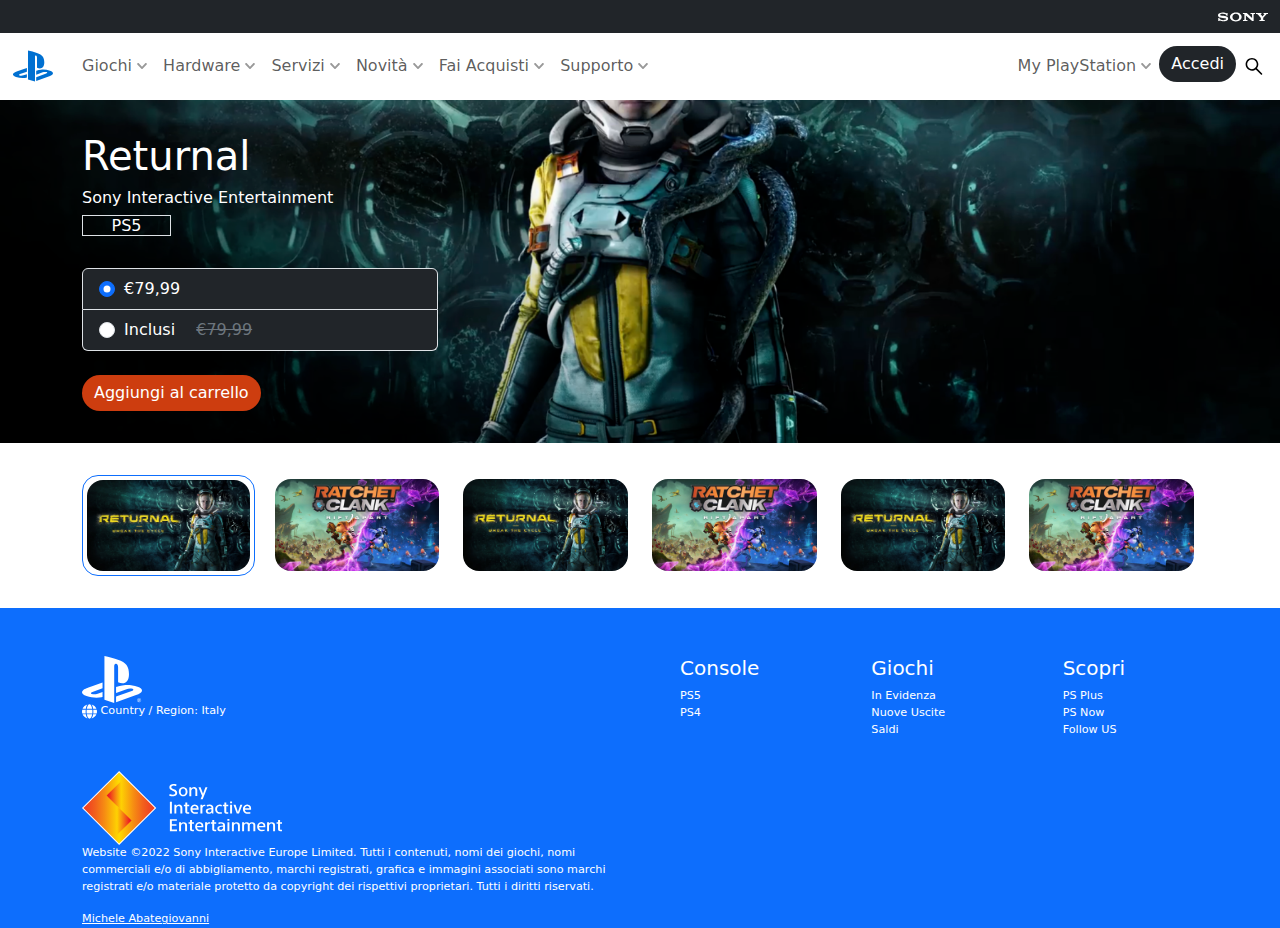
==== game/returnal.html @ 3928a5cf "fixed list group and col" ====
<!DOCTYPE html>
<html lang="it">

<head>
    <meta charset="UTF-8">
    <meta http-equiv="X-UA-Compatible" content="IE=edge">
    <meta name="viewport" content="width=device-width, initial-scale=1.0">
    <title>Document</title>

    <link rel="stylesheet" href="https://cdn.jsdelivr.net/npm/bootstrap@5.2.2/dist/css/bootstrap.min.css">

    <link rel="stylesheet" href="../css/style.css">
    <link rel="stylesheet" href="../css/style-media.css">

</head>

<body>

    <header>

        <nav class="position-relative">
            <div class="container-fluid bg-dark text-end py-1">
                <a class="navbar-brand" href="../index.html">
                    <img src="../img/sony_logo.svg" alt="sony logo nero" width="50" height="24">
                </a>
            </div>

            <div class="container-fluid navbar navbar-expand-lg px-2 position-fixed bg-white" style="z-index:20">

                <div>
                    <a class="navbar-brand" href="../index.html">
                        <img src="../img/play_logo.svg" alt="logo Playstation blu">
                    </a>
                </div>

                <div class="collapse navbar-collapse">
                    <ul class="navbar-nav">

                        <li class="nav-item">

                            <a class="nav-link" href="#">
                                <span>Giochi</span>
                                <img src="../img/chevron-down-solid.svg" alt="chevronw down grrey" width="10">
                                <div class="dropdown-content">
                                    <h5>Panoramica</h5>
                                    <a href="#new-relases">Nuove uscite</a>
                                    <a href="#">Cosa dicono i clienti</a>
                                    <a href="#">Integrazione di app</a>
                                </div>
                            </a>
                        </li>

                        <li class="nav-item">
                            <a class="nav-link" href="#">
                                <div>
                                    <span>Hardware</span>
                                    <img src="../img/chevron-down-solid.svg" alt="chevronw down grrey" width="10">
                                </div>
                            </a>
                        </li>

                        <li class="nav-item">
                            <a class="nav-link" href="#">
                                <div>
                                    <span>Servizi</span>
                                    <img src="../img/chevron-down-solid.svg" alt="chevronw down grrey" width="10">
                                </div>
                            </a>
                        </li>

                        <li class="nav-item">
                            <a class="nav-link" href="#">
                                <div>
                                    <span>Novità</span>
                                    <img src="../img/chevron-down-solid.svg" alt="chevronw down grrey" width="10">
                                </div>

                            </a>
                        </li>

                        <li class="nav-item">
                            <a class="nav-link" href="#">
                                <div>
                                    <span>Fai Acquisti</span>
                                    <img src="../img/chevron-down-solid.svg" alt="chevronw down grrey" width="10">
                                </div>

                            </a>
                        </li>

                        <li class="nav-item">
                            <a class="nav-link" href="#">
                                <div>
                                    <span>Supporto</span>
                                    <img src="../img/chevron-down-solid.svg" alt="chevronw down grrey" width="10">
                                </div>
                            </a>
                        </li>

                    </ul>
                </div>

                <div class="collapse navbar-collapse justify-content-end">
                    <ul class="navbar-nav">

                        <li class="nav-item">
                            <a class="nav-link" href="#">
                                <div>
                                    <span>My PlayStation</span>
                                    <img src="../img/chevron-down-solid.svg" alt="chevronw down grrey" width="10">
                                </div>
                            </a>
                        </li>

                        <li class="nav-item">
                            <button class="btn border-0 rounded-5 bg-dark text-white" href="#">Accedi</button>
                        </li>

                        <li class="nav-item">
                            <a class="nav-link" href="#">
                                <img src="../img/lens.svg" alt="chevronw down grrey" width="20">
                            </a>
                        </li>

                    </ul>
                </div>

                <div class="d-lg-none">
                    <button class="navbar-toggler">
                        <span class="navbar-toggler-icon"></span>
                    </button>
                </div>

            </div>
        </nav>

    </header>

    <main>

        <!-- Section Jumbotron -->
        <section id=hot-title class="bg-jumbotron">
            <div class="container text-white">
                <div class="row">
                    <div class="col-6 col-lg-4">

                        <h1>Returnal</h1>

                        <h6>Sony Interactive Entertainment</h6>

                        <h6 class="border w-25 text-center ">PS5</h6>

                        <ul class="list-group py-4">

                            <li class="list-group-item bg-dark">

                                <input class="form-check-input me-1" type="radio" name="listGroupRadio" value=""
                                    id="firstRadio" checked>
                                <label class="form-check-label" for="firstRadio">
                                    <span class="text-white">€79,99</span>
                                </label>

                            </li>

                            <li class="list-group-item bg-dark">

                                <input class="form-check-input me-1" type="radio" name="listGroupRadio" value=""
                                    id="secondRadio">

                                <label class="form-check-label" for="secondRadio">
                                    <span class="me-3 text-white">Inclusi</span>
                                    <span class="text-decoration-line-through text-secondary"> €79,99</span>
                                </label>

                            </li>

                        </ul>

                        <button class="btn border-0 rounded-5 bg-orange text-white" href="#">Aggiungi al
                            carrello</button>
                    </div>
                </div>
            </div>

        </section>

        <!-- Section Card -->
        <section>
            <div class="container">
                <div class="row row-cols-2 row-cols-sm-3 row-cols-lg-6 g-3">

                    <div class="col">
                        <div class="card border-1 border-primary p-1 rounded-4">
                            <a href="game/crash-bandicoot.html">
                                <img src="../img/returnal-listing-thumb-01-ps5.jpg" class="img-fluid rounded-4"
                                    alt="copertina returnal">
                            </a>
                        </div>
                    </div>

                    <div class="col">
                        <div class="card border-0 p-1">
                            <a href="#">
                                <img src="../img/ratchet-and-clank-rift-apart-keyart.jpg" class="img-fluid rounded-4"
                                    alt="copertina ratchet and clank rift apart">
                            </a>
                        </div>
                    </div>

                    <div class="col">
                        <div class="card border-0 p-1">
                            <a href="#">
                                <img src="../img/returnal-listing-thumb-01-ps5.jpg" class="img-fluid rounded-4"
                                    alt="copertina returnal">
                            </a>
                        </div>
                    </div>

                    <div class="col">
                        <div class="card border-0 p-1">
                            <a href="#">
                                <img src="../img/ratchet-and-clank-rift-apart-keyart.jpg" class="img-fluid rounded-4"
                                    alt="copertina ratchet and clank rift apart">
                            </a>
                        </div>
                    </div>

                    <div class="col">
                        <div class="card border-0 p-1">
                            <a href="#">
                                <img src="../img/returnal-listing-thumb-01-ps5.jpg" class="img-fluid rounded-4"
                                    alt="copertina returnal">
                            </a>
                        </div>
                    </div>

                    <div class="col">
                        <div class="card border-0 p-1">
                            <a href="#">
                                <img src="../img/ratchet-and-clank-rift-apart-keyart.jpg" class="img-fluid rounded-4"
                                    alt="copertina ratchet and clank rift apart">
                            </a>
                        </div>
                    </div>

                </div>
            </div>
        </section>

    </main>

    <footer class="bg-primary">

        <div class="container pt-5">

            <div class="row row-cols-1 row-cols-lg-2 g-3">

                <div class="col">

                    <a href="#">
                        <img src="../img/ps-footer.svg" alt="logo playstation bianco">
                    </a>

                    <div>
                        <a href="#">
                            <img src="../img/language-globe.svg" class="img-fluid" width="15" alt="icona globo lingua">
                        </a>
                        <span class="text-white">Country / Region: Italy</span>
                    </div>

                </div>

                <div class="col">

                    <div class="row row-cols-1 row-cols-md-3">

                        <div class="col">


                            <ul>

                                <li>
                                    <h5 class="text-white">Console</h5>
                                </li>

                                <li><a href="#ps5">PS5</a></li>

                                <li><a href="#ps4">PS4</a></li>

                            </ul>

                        </div>

                        <div class="col">

                            <ul>

                                <li>
                                    <h5 class="text-white">Giochi</h5>
                                </li>

                                <li><a href="#hot-title">In Evidenza</a></li>

                                <li><a href="#new-relases">Nuove Uscite</a></li>

                                <li><a href="#sales">Saldi</a></li>

                            </ul>

                        </div>

                        <div class="col">

                            <ul>

                                <li>
                                    <h5 class="text-white">Scopri</h5>
                                </li>

                                <li><a href="#ps-plus">PS Plus</a></li>

                                <li><a href="#ps-now">PS Now</a></li>

                                <li><a href="#follow-us">Follow US</a></li>

                            </ul>

                        </div>

                    </div>

                </div>

                <div class="col">

                    <a href="#">
                        <img src="../img/sie-logo.svg" class="img-fluid" width="200"
                            alt="logo Sony Interactive Entertainment">
                    </a>

                    <div class="text-white">
                        <p>Website ©2022 Sony Interactive Europe Limited. Tutti i contenuti, nomi dei giochi, nomi
                            commerciali e/o di abbigliamento, marchi registrati, grafica e immagini associati sono
                            marchi registrati e/o materiale protetto da copyright dei rispettivi proprietari. Tutti i
                            diritti riservati.
                        </p>
                        <a href="#" class="text-white">Michele Abategiovanni</a>
                    </div>

                </div>

            </div>

        </div>

    </footer>



</body>

</html>
---- css/style.css ----
:root{
    --bs-btn-hover-bg: #CD3D0F
}

main {
    margin-top: 67px;
}

section {
    padding: 2rem 0;
}

footer {
    font-size: .7rem
}

footer ul li a {
    color: white;
    text-decoration: none;
}

footer ul li {
    list-style: none;
}

.bg-jumbotron {
    background-image: url(../img/jumbo-bg.png);
    background-size: cover;
    background-position: center;
}

.bg-orange {
    background-color: #CD3D0F;
}

.bg-takes-two {
    background-image: url(../img/it-takes-two-hero-banner-desktop.jpg);
    background-repeat: no-repeat;
    background-size: cover;
    background-position: top;
}

.bg-ps-now {
    background-color: #161C3B;
}

.p-jumbotron {
    padding-top: 150px;
}

.text-l-blue {
    color: #0070D1;
}

.img-take-w {
    width: 300px;
}

.logo-banner {
    width: 50%;
    height: auto;
}

li.nav-item:focus .dropdown-content {
    display: flex;
    flex-direction: column;
}

.dropdown-content {
    display: none;
    position: absolute;
    background-color: white;
    min-width: 100vw;
    box-shadow: 0px 8px 16px 0px rgb(0 0 0 / 20%);
    z-index: 1;
    top: 66px;
    left: 0;
}

.dropdown-content>* {
    color: black;
    padding: 12px 16px;
    text-decoration: none;
    display: block;
    font-size: 13px;
}
---- css/style-media.css ----
@media screen and (min-width: 768px) {
    .align-text-ps5{
        align-items: last baseline;
    }

    .img-md-w{
        width: 60px;
    }

    .margin-md-banner{
        margin-top: -32px;
        margin-bottom: -32px;
    }


}

@media screen and (min-width: 992px) {
    .img-lg-w{
        width: 100px;
    }

    .img-take-lg-w{
        width: 120px;
    }
}
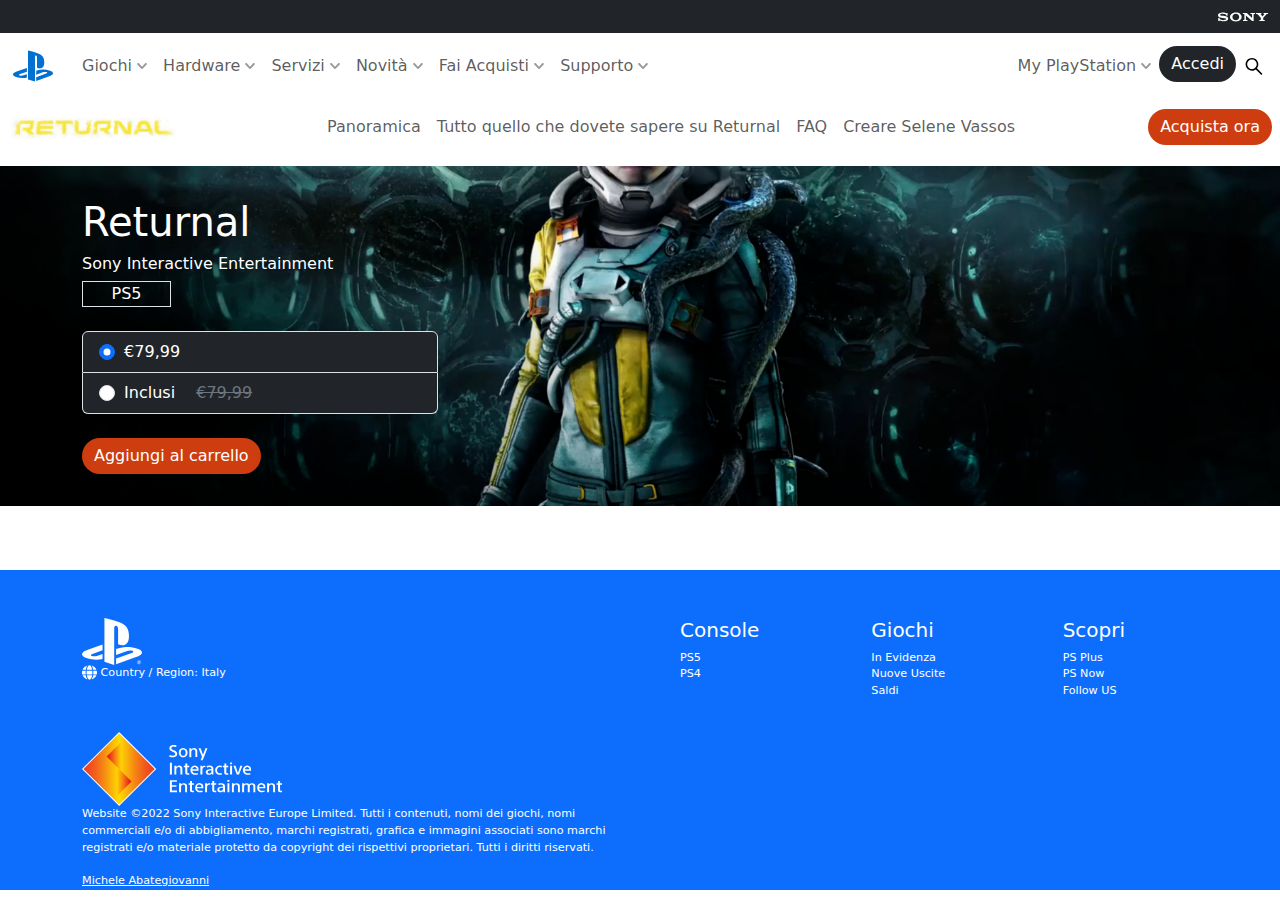
==== commit 702064a7: "navbar fixed and modified" ====
--- a/game/returnal.html
+++ b/game/returnal.html
@@ -19,13 +19,14 @@
     <header>
 
         <nav class="position-relative">
-            <div class="container-fluid bg-dark text-end py-1">
+            
+            <div class="container-fluid bg-dark text-end py-1  d-none d-md-block">
                 <a class="navbar-brand" href="../index.html">
                     <img src="../img/sony_logo.svg" alt="sony logo nero" width="50" height="24">
                 </a>
             </div>
 
-            <div class="container-fluid navbar navbar-expand-lg px-2 position-fixed bg-white" style="z-index:20">
+            <div class="container-fluid navbar navbar-expand-lg px-2 bg-white">
 
                 <div>
                     <a class="navbar-brand" href="../index.html">
@@ -132,6 +133,65 @@
                 </div>
 
             </div>
+
+            <div class="container-fluid navbar navbar-expand-lg px-2 position-fixed bg-white" style="z-index:20">
+
+                <div>
+                    <a class="navbar-brand" href="../index.html">
+                        <img src="../img/returnal-hero-banner-logo.png" class="img-fluid" width="170" alt="logo Playstation blu">
+                    </a>
+                </div>
+
+                <div class="collapse navbar-collapse justify-content-center">
+                    <ul class="navbar-nav">
+
+                        <li class="nav-item">
+
+                            <a class="nav-link" href="#">
+                                <span>Panoramica</span>
+                            </a>
+                        </li>
+
+                        <li class="nav-item">
+                            <a class="nav-link" href="#">
+                                <div>
+                                    <span>Tutto quello che dovete sapere su Returnal</span>
+                                </div>
+                            </a>
+                        </li>
+
+                        <li class="nav-item">
+                            <a class="nav-link" href="#">
+                                <div>
+                                    <span>FAQ</span>
+                                </div>
+                            </a>
+                        </li>
+
+                        <li class="nav-item">
+                            <a class="nav-link" href="#">
+                                <div>
+                                    <span>Creare Selene Vassos</span>
+                                </div>
+                            </a>
+                        </li>
+
+                    </ul>
+                </div>
+
+                <div class="justify-content-end">
+                    <ul class="navbar-nav">
+
+                        <li class="nav-item">
+                            <button class="btn border-0 rounded-5 bg-orange text-white" href="#">Acquista ora</button>
+                        </li>
+
+                    </ul>
+                    
+                </div>
+
+            </div>
+
         </nav>
 
     </header>
@@ -148,7 +208,7 @@
 
                         <h6>Sony Interactive Entertainment</h6>
 
-                        <h6 class="border w-25 text-center ">PS5</h6>
+                        <div class="border w-25 text-center ">PS5</div>
 
                         <ul class="list-group py-4">
 
@@ -187,63 +247,6 @@
         <!-- Section Card -->
         <section>
             <div class="container">
-                <div class="row row-cols-2 row-cols-sm-3 row-cols-lg-6 g-3">
-
-                    <div class="col">
-                        <div class="card border-1 border-primary p-1 rounded-4">
-                            <a href="game/crash-bandicoot.html">
-                                <img src="../img/returnal-listing-thumb-01-ps5.jpg" class="img-fluid rounded-4"
-                                    alt="copertina returnal">
-                            </a>
-                        </div>
-                    </div>
-
-                    <div class="col">
-                        <div class="card border-0 p-1">
-                            <a href="#">
-                                <img src="../img/ratchet-and-clank-rift-apart-keyart.jpg" class="img-fluid rounded-4"
-                                    alt="copertina ratchet and clank rift apart">
-                            </a>
-                        </div>
-                    </div>
-
-                    <div class="col">
-                        <div class="card border-0 p-1">
-                            <a href="#">
-                                <img src="../img/returnal-listing-thumb-01-ps5.jpg" class="img-fluid rounded-4"
-                                    alt="copertina returnal">
-                            </a>
-                        </div>
-                    </div>
-
-                    <div class="col">
-                        <div class="card border-0 p-1">
-                            <a href="#">
-                                <img src="../img/ratchet-and-clank-rift-apart-keyart.jpg" class="img-fluid rounded-4"
-                                    alt="copertina ratchet and clank rift apart">
-                            </a>
-                        </div>
-                    </div>
-
-                    <div class="col">
-                        <div class="card border-0 p-1">
-                            <a href="#">
-                                <img src="../img/returnal-listing-thumb-01-ps5.jpg" class="img-fluid rounded-4"
-                                    alt="copertina returnal">
-                            </a>
-                        </div>
-                    </div>
-
-                    <div class="col">
-                        <div class="card border-0 p-1">
-                            <a href="#">
-                                <img src="../img/ratchet-and-clank-rift-apart-keyart.jpg" class="img-fluid rounded-4"
-                                    alt="copertina ratchet and clank rift apart">
-                            </a>
-                        </div>
-                    </div>
-
-                </div>
             </div>
         </section>
 
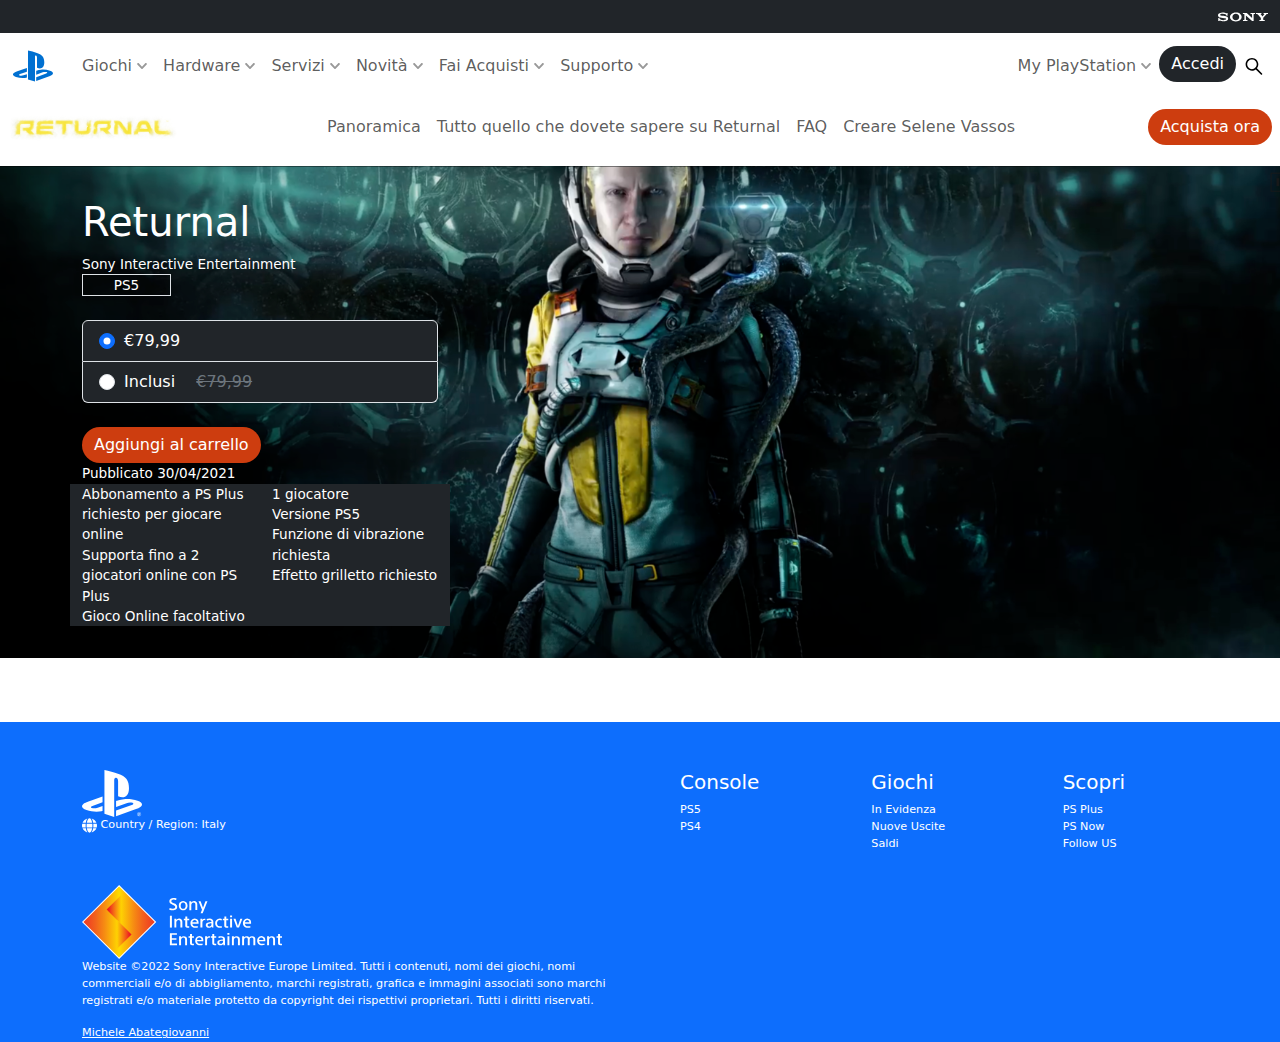
==== commit 02d21546: "added font-sizes" ====
--- a/game/returnal.html
+++ b/game/returnal.html
@@ -187,7 +187,7 @@
                         </li>
 
                     </ul>
-                    
+
                 </div>
 
             </div>
@@ -206,9 +206,9 @@
 
                         <h1>Returnal</h1>
 
-                        <h6>Sony Interactive Entertainment</h6>
-
-                        <div class="border w-25 text-center ">PS5</div>
+                        <div class="font-0_85">Sony Interactive Entertainment</div>
+
+                        <div class="border w-25 text-center font-0_85">PS5</div>
 
                         <ul class="list-group py-4">
 
@@ -238,6 +238,26 @@
 
                         <button class="btn border-0 rounded-5 bg-orange text-white" href="#">Aggiungi al
                             carrello</button>
+
+                        <div class="font-0_85">Pubblicato 30/04/2021</div>
+
+                        <div class="row row-cols-1 row-cols-sm-2 bg-dark">
+
+                            <div class="col font-0_85">
+                                <div>Abbonamento a PS Plus richiesto per giocare online</div>
+                                <div>Supporta fino a 2 giocatori online con PS Plus</div>
+                                <div>Gioco Online facoltativo</div>
+                            </div>
+
+                            <div class="col font-0_85">
+                                <div>1 giocatore</div>
+                                <div>Versione PS5</div>
+                                <div>Funzione di vibrazione richiesta</div>
+                                <div>Effetto grilletto richiesto</div>
+                            </div>
+
+                        </div>
+
                     </div>
                 </div>
             </div>
--- a/css/style.css
+++ b/css/style.css
@@ -83,4 +83,8 @@
     text-decoration: none;
     display: block;
     font-size: 13px;
+}
+
+.font-0_85{
+    font-size: 0.85em;
 }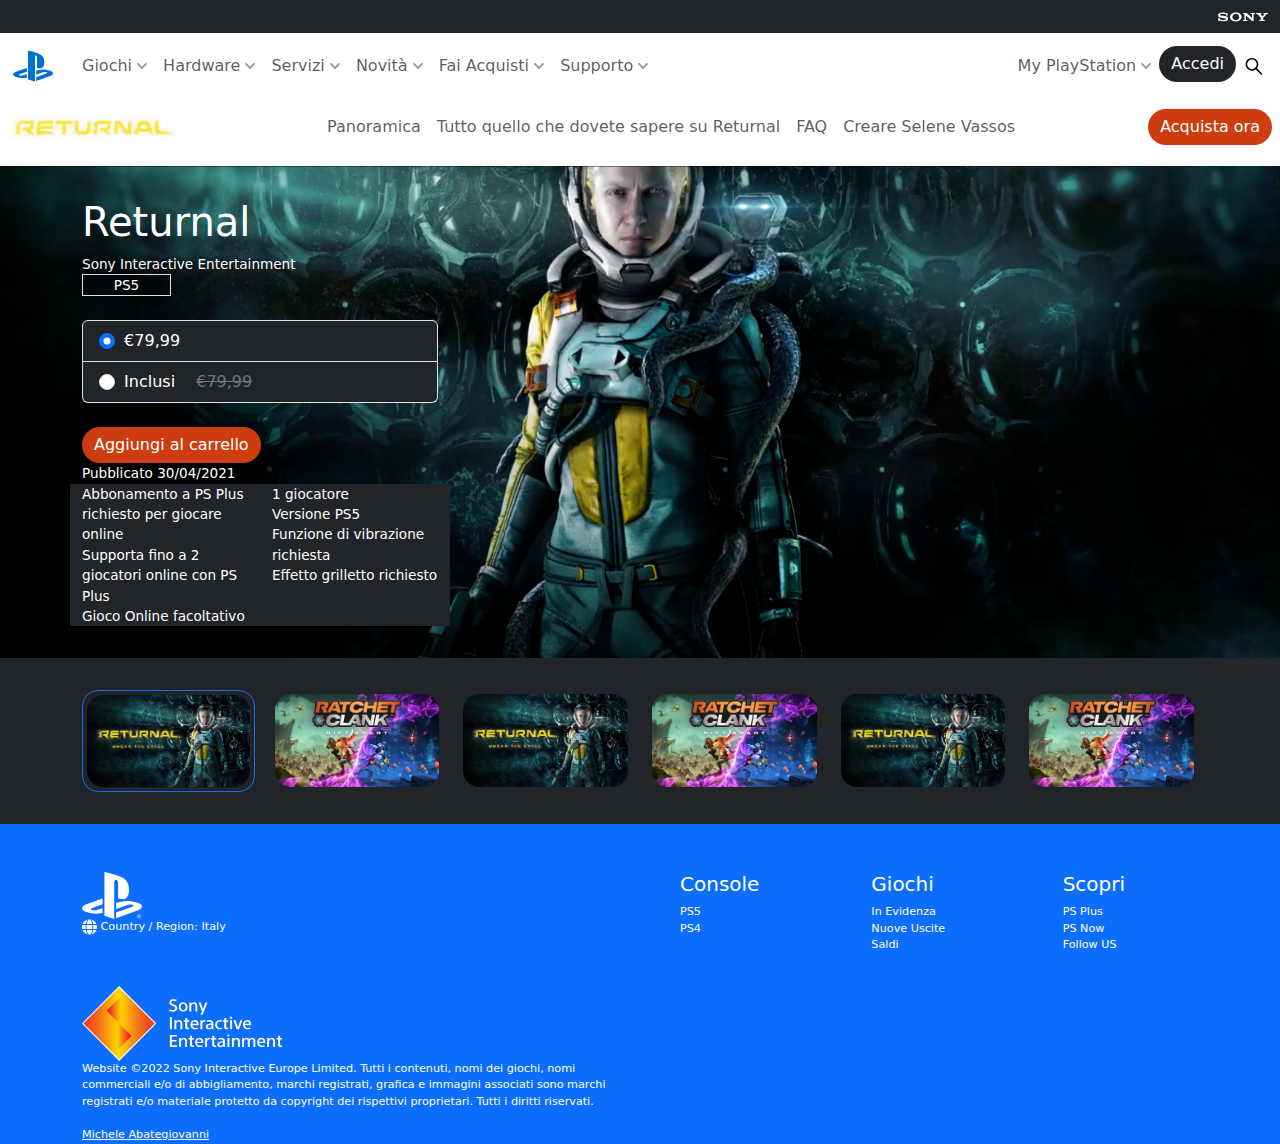
==== commit 074d6e12: "fixed card background" ====
--- a/game/returnal.html
+++ b/game/returnal.html
@@ -265,8 +265,66 @@
         </section>
 
         <!-- Section Card -->
-        <section>
+        <section class="bg-dark">
             <div class="container">
+                <div class="row row-cols-2 row-cols-sm-3 row-cols-lg-6 g-3 ">
+
+                    <div class="col">
+                        <div class="card border-1 border-primary p-1 rounded-4">
+                            <a href="game/returnal.html">
+                                <img src="../img/returnal-listing-thumb-01-ps5.jpg" class="img-fluid rounded-4"
+                                    alt="copertina returnal">
+                            </a>
+                        </div>
+                    </div>
+
+                    <div class="col bg-dark">
+                        <div class="card border-0 p-1">
+                            <a href="#">
+                                <img src="../img/ratchet-and-clank-rift-apart-keyart.jpg" class="img-fluid rounded-4"
+                                    alt="copertina ratchet and clank rift apart">
+                            </a>
+                        </div>
+                    </div>
+
+                    <div class="col">
+                        <div class="card border-0 p-1">
+                            <a href="#">
+                                <img src="../img/returnal-listing-thumb-01-ps5.jpg" class="img-fluid rounded-4"
+                                    alt="copertina returnal">
+                            </a>
+                        </div>
+                    </div>
+
+                    <div class="col">
+                        <div class="card border-0 p-1">
+                            <a href="#">
+                                <img src="../img/ratchet-and-clank-rift-apart-keyart.jpg" class="img-fluid rounded-4"
+                                    alt="copertina ratchet and clank rift apart">
+                            </a>
+                        </div>
+                    </div>
+
+                    <div class="col">
+                        <div class="card border-0 p-1">
+                            <a href="#">
+                                <img src="../img/returnal-listing-thumb-01-ps5.jpg" class="img-fluid rounded-4"
+                                    alt="copertina returnal">
+                            </a>
+                        </div>
+                    </div>
+
+                    <div class="col">
+                        <div class="card border-0 p-1">
+                            <a href="#">
+                                <img src="../img/ratchet-and-clank-rift-apart-keyart.jpg" class="img-fluid rounded-4"
+                                    alt="copertina ratchet and clank rift apart">
+                            </a>
+                        </div>
+                    </div>
+
+                </div>
+
             </div>
         </section>
 
--- a/css/style.css
+++ b/css/style.css
@@ -1,5 +1,5 @@
 :root{
-    --bs-btn-hover-bg: #CD3D0F
+    --bs-btn-hover-bg: #CD3D0F;
 }
 
 main {
@@ -87,4 +87,8 @@
 
 .font-0_85{
     font-size: 0.85em;
-}+}
+
+.card{
+    background-color: transparent;
+}
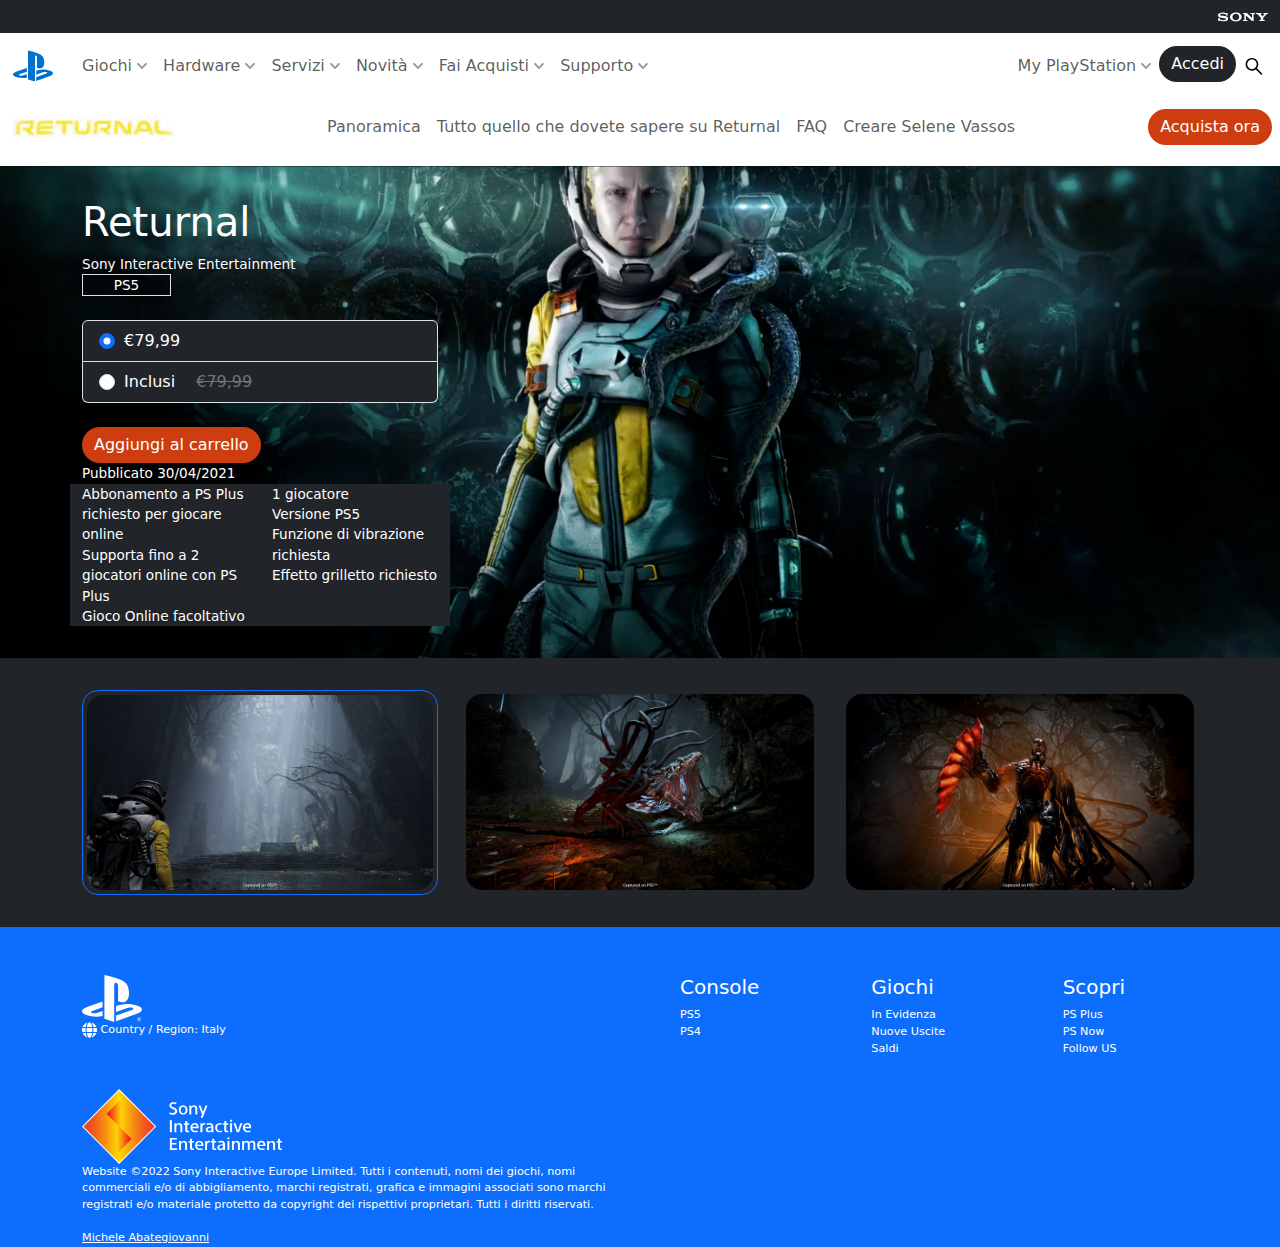
==== commit 00dc8cd3: "added card section in returnal.html" ====
--- a/game/returnal.html
+++ b/game/returnal.html
@@ -19,7 +19,7 @@
     <header>
 
         <nav class="position-relative">
-            
+
             <div class="container-fluid bg-dark text-end py-1  d-none d-md-block">
                 <a class="navbar-brand" href="../index.html">
                     <img src="../img/sony_logo.svg" alt="sony logo nero" width="50" height="24">
@@ -138,7 +138,8 @@
 
                 <div>
                     <a class="navbar-brand" href="../index.html">
-                        <img src="../img/returnal-hero-banner-logo.png" class="img-fluid" width="170" alt="logo Playstation blu">
+                        <img src="../img/returnal-hero-banner-logo.png" class="img-fluid" width="170"
+                            alt="logo Playstation blu">
                     </a>
                 </div>
 
@@ -266,13 +267,13 @@
 
         <!-- Section Card -->
         <section class="bg-dark">
-            <div class="container">
-                <div class="row row-cols-2 row-cols-sm-3 row-cols-lg-6 g-3 ">
+            <div class="container overflow-auto">
+                <div class="row row-cols-3 flex-nowrap ">
 
                     <div class="col">
                         <div class="card border-1 border-primary p-1 rounded-4">
                             <a href="game/returnal.html">
-                                <img src="../img/returnal-listing-thumb-01-ps5.jpg" class="img-fluid rounded-4"
+                                <img src="../img/returnal-card.png" class="img-fluid rounded-4"
                                     alt="copertina returnal">
                             </a>
                         </div>
@@ -281,8 +282,26 @@
                     <div class="col bg-dark">
                         <div class="card border-0 p-1">
                             <a href="#">
-                                <img src="../img/ratchet-and-clank-rift-apart-keyart.jpg" class="img-fluid rounded-4"
-                                    alt="copertina ratchet and clank rift apart">
+                                <img src="../img/returnal-screen-01.jpg" class="img-fluid rounded-4"
+                                    alt="copertina returnal screen 1">
+                            </a>
+                        </div>
+                    </div>
+
+                    <div class="col">
+                        <div class="card border-0 p-1">
+                            <a href="#">
+                                <img src="../img/returnal-screen-02.jpg" class="img-fluid rounded-4"
+                                    alt="copertina returnal screen 2">
+                            </a>
+                        </div>
+                    </div>
+
+                    <div class="col">
+                        <div class="card border-0 p-1">
+                            <a href="#">
+                                <img src="../img/returnal-screen-03.jpg" class="img-fluid rounded-4"
+                                    alt="copertina returnal screen 3">
                             </a>
                         </div>
                     </div>
@@ -292,33 +311,6 @@
                             <a href="#">
                                 <img src="../img/returnal-listing-thumb-01-ps5.jpg" class="img-fluid rounded-4"
                                     alt="copertina returnal">
-                            </a>
-                        </div>
-                    </div>
-
-                    <div class="col">
-                        <div class="card border-0 p-1">
-                            <a href="#">
-                                <img src="../img/ratchet-and-clank-rift-apart-keyart.jpg" class="img-fluid rounded-4"
-                                    alt="copertina ratchet and clank rift apart">
-                            </a>
-                        </div>
-                    </div>
-
-                    <div class="col">
-                        <div class="card border-0 p-1">
-                            <a href="#">
-                                <img src="../img/returnal-listing-thumb-01-ps5.jpg" class="img-fluid rounded-4"
-                                    alt="copertina returnal">
-                            </a>
-                        </div>
-                    </div>
-
-                    <div class="col">
-                        <div class="card border-0 p-1">
-                            <a href="#">
-                                <img src="../img/ratchet-and-clank-rift-apart-keyart.jpg" class="img-fluid rounded-4"
-                                    alt="copertina ratchet and clank rift apart">
                             </a>
                         </div>
                     </div>
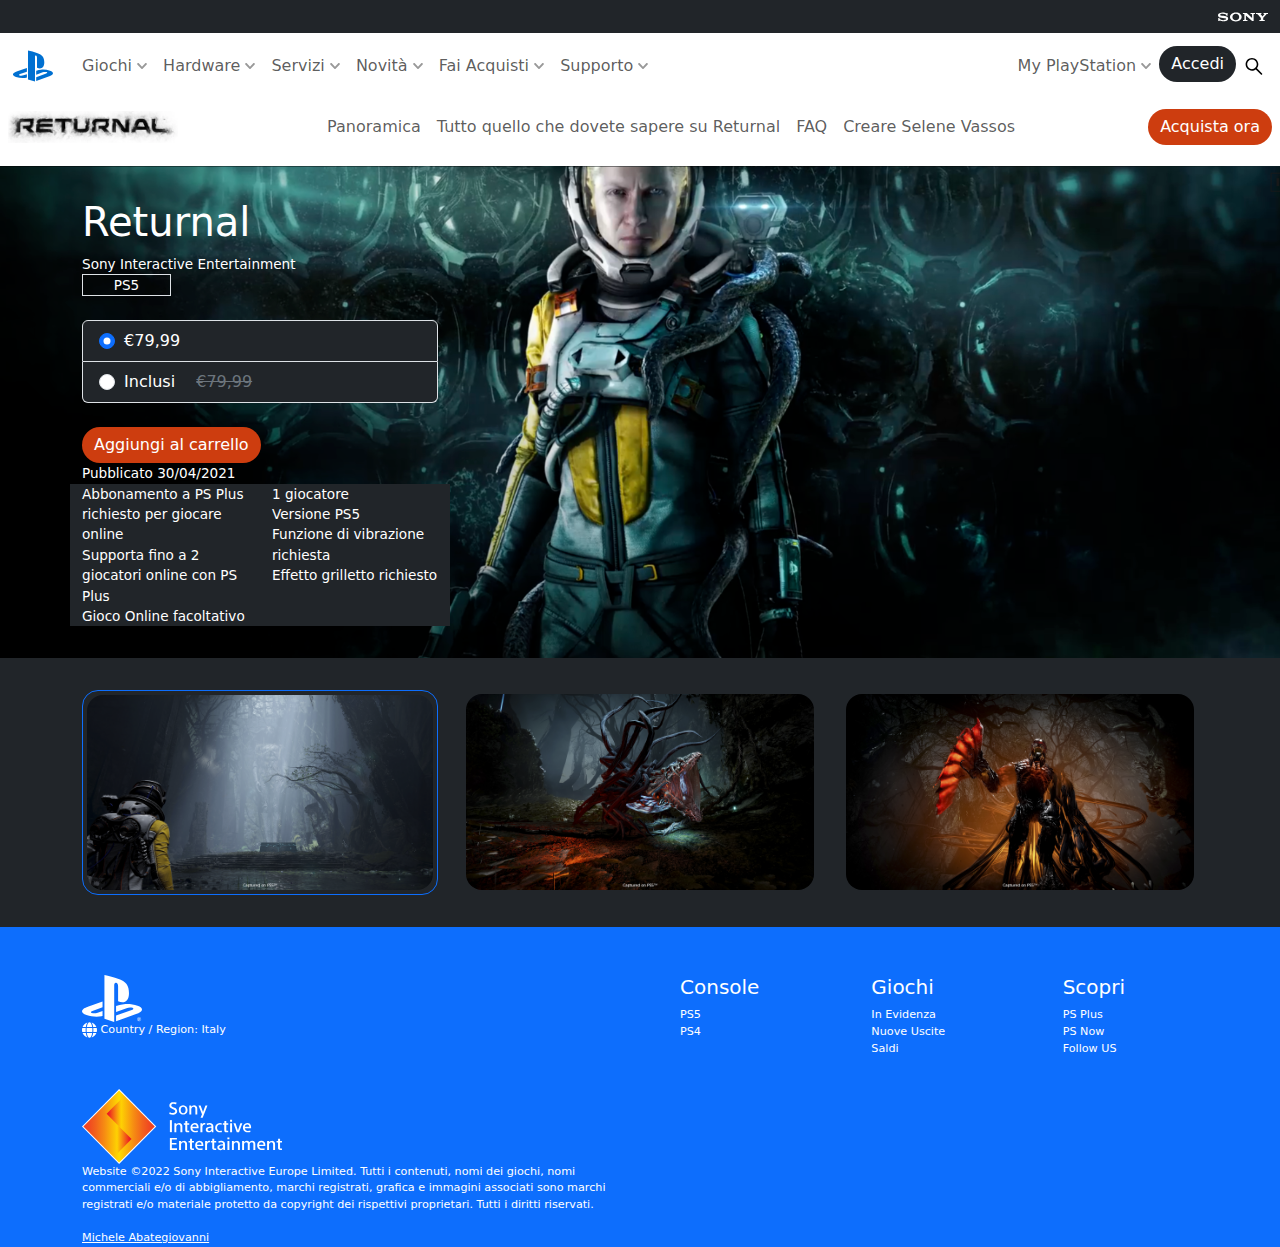
==== commit cd791ddf: "replaced returnal logo in navbar" ====
--- a/game/returnal.html
+++ b/game/returnal.html
@@ -138,7 +138,7 @@
 
                 <div>
                     <a class="navbar-brand" href="../index.html">
-                        <img src="../img/returnal-hero-banner-logo.png" class="img-fluid" width="170"
+                        <img src="../img/returnal-subnav-logo.jpg" class="img-fluid" width="170"
                             alt="logo Playstation blu">
                     </a>
                 </div>
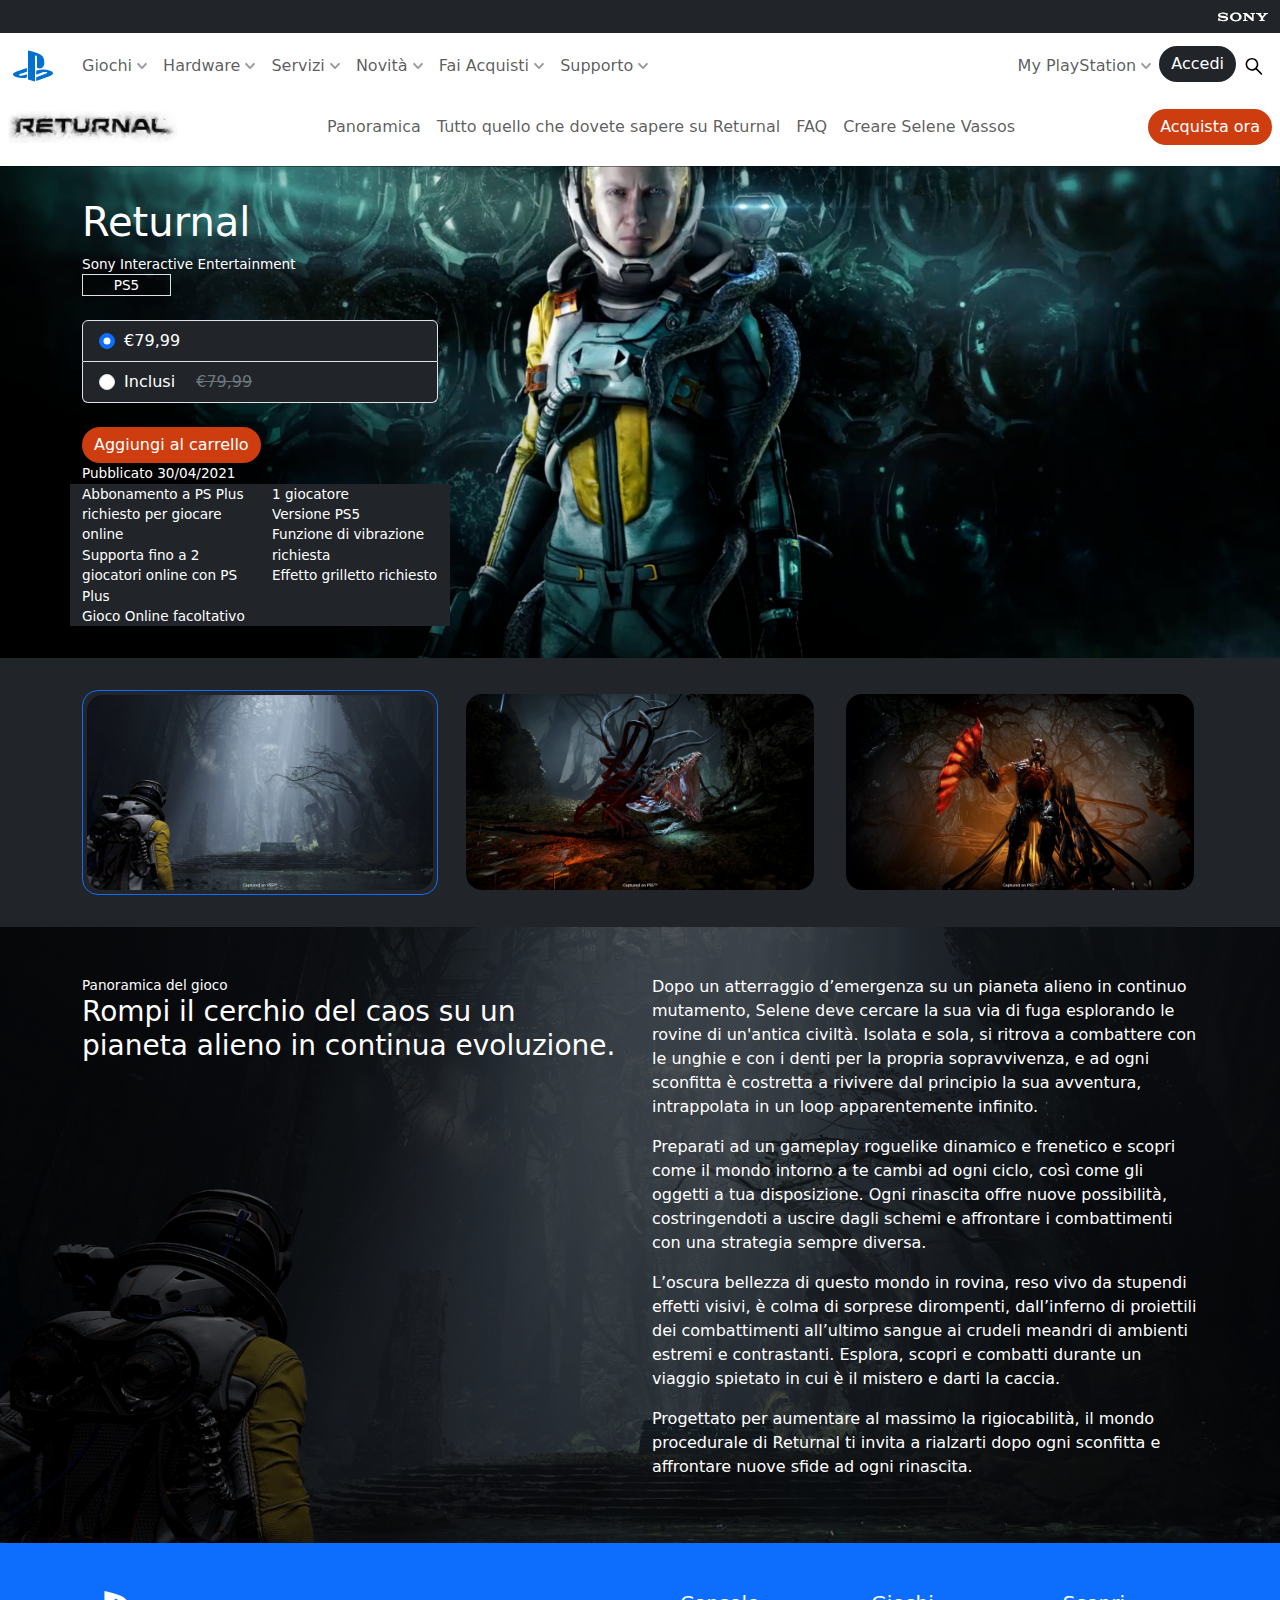
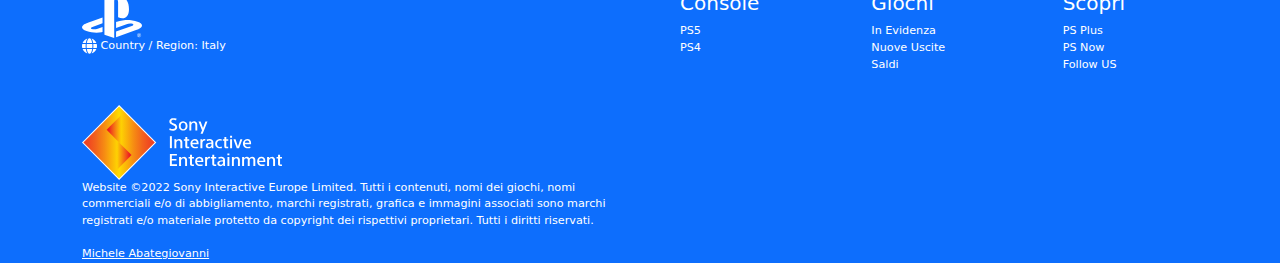
==== commit 45e6945e: "added game overview section" ====
--- a/game/returnal.html
+++ b/game/returnal.html
@@ -137,7 +137,7 @@
             <div class="container-fluid navbar navbar-expand-lg px-2 position-fixed bg-white" style="z-index:20">
 
                 <div>
-                    <a class="navbar-brand" href="../index.html">
+                    <a class="navbar-brand" href="#">
                         <img src="../img/returnal-subnav-logo.jpg" class="img-fluid" width="170"
                             alt="logo Playstation blu">
                     </a>
@@ -315,6 +315,48 @@
                         </div>
                     </div>
 
+                </div>
+
+            </div>
+        </section>
+
+        <!-- Info Game -->
+        <section class="bg-returnal">
+            <div style="background-color: #0000009e;">
+                <div class="container py-5 margin-md-banner">
+    
+                    <div class="row row-cols-1 row-cols-md-2 text-white">
+    
+                        <div class="col">
+                            <div class="font-0_85">Panoramica del gioco</div>
+                            <h3>Rompi il cerchio del caos su un pianeta alieno in continua evoluzione.</h3>
+                        </div>
+    
+                        <div class="col">
+                            <p>Dopo un atterraggio d’emergenza su un pianeta alieno in continuo mutamento, Selene deve
+                                cercare la sua via di fuga esplorando le rovine di un'antica civiltà. Isolata e sola, si
+                                ritrova a combattere con le unghie e con i denti per la propria sopravvivenza, e ad ogni
+                                sconfitta è costretta a rivivere dal principio la sua avventura, intrappolata in un loop
+                                apparentemente infinito.
+                            </p>
+    
+                            <p>Preparati ad un gameplay roguelike dinamico e frenetico e scopri come il mondo intorno a te
+                                cambi ad ogni ciclo, così come gli oggetti a tua disposizione. Ogni rinascita offre nuove
+                                possibilità, costringendoti a uscire dagli schemi e affrontare i combattimenti con una
+                                strategia sempre diversa.
+                            </p>
+    
+                            <p>L’oscura bellezza di questo mondo in rovina, reso vivo da stupendi effetti visivi, è colma di
+                                sorprese dirompenti, dall’inferno di proiettili dei combattimenti all’ultimo sangue ai
+                                crudeli meandri di ambienti estremi e contrastanti. Esplora, scopri e combatti durante un
+                                viaggio spietato in cui è il mistero e darti la caccia.
+                            </p>
+    
+                            <p>Progettato per aumentare al massimo la rigiocabilità, il mondo procedurale di Returnal ti invita a rialzarti dopo ogni sconfitta e affrontare nuove sfide ad ogni rinascita.</p>
+                        </div>
+    
+                    </div>
+    
                 </div>
 
             </div>
@@ -429,7 +471,6 @@
     </footer>
 
 
-
 </body>
 
 </html>--- a/css/style.css
+++ b/css/style.css
@@ -25,6 +25,12 @@
 
 .bg-jumbotron {
     background-image: url(../img/jumbo-bg.png);
+    background-size: cover;
+    background-position: center;
+}
+
+.bg-returnal {
+    background-image: url(../img/returnal-card.png);
     background-size: cover;
     background-position: center;
 }
